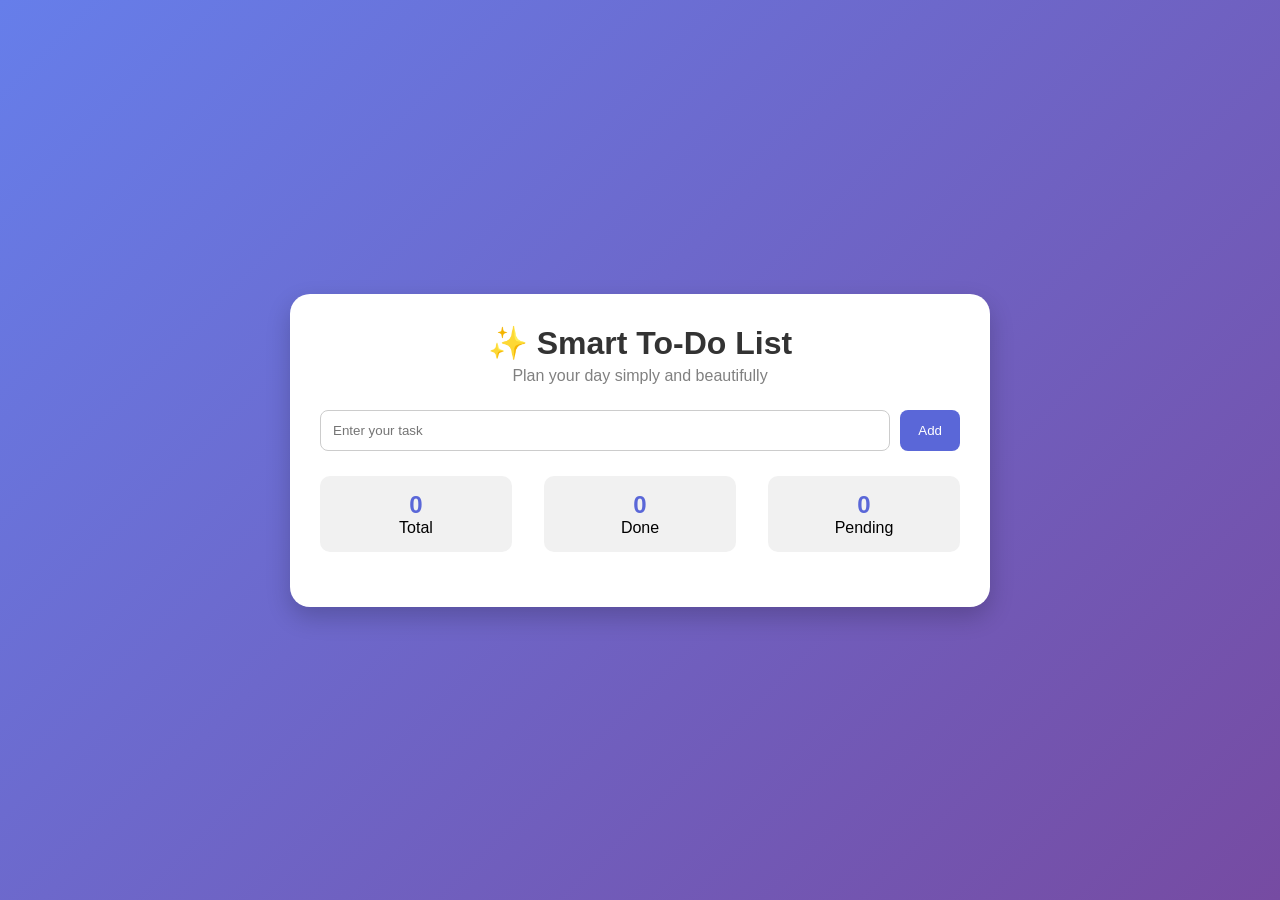
==== index.html @ b64723bd "Rename project.html to index.html" ====
<!DOCTYPE html>
<html lang="en">
<head>
    <meta charset="UTF-8">
    <meta name="viewport" content="width=device-width, initial-scale=1.0">
    <title>Smart To-Do List</title>

    <!-- Connect CSS File -->
    <link rel="stylesheet" href="style.css">
</head>
<body>

<div class="container">

    <!-- Top Heading -->
    <h1>✨ Smart To-Do List</h1>
    <p class="subtitle">Plan your day simply and beautifully</p>

    <!-- Input Area -->
    <div class="input-section">
        <input type="text" id="taskInput" placeholder="Enter your task">
        <button onclick="addTask()">Add</button>
    </div>

    <!-- Stats -->
    <div class="stats">
        <div class="box">
            <h2 id="total">0</h2>
            <p>Total</p>
        </div>

        <div class="box">
            <h2 id="done">0</h2>
            <p>Done</p>
        </div>

        <div class="box">
            <h2 id="pending">0</h2>
            <p>Pending</p>
        </div>
    </div>

    <!-- Task List -->
    <ul id="taskList"></ul>

</div>

<!-- Connect JS File -->
<script src="script.js"></script>

</body>
</html>
---- style.css ----
*{
    margin:0;
    padding:0;
    box-sizing:border-box;
    font-family:Arial, sans-serif;
}

body{
    background:linear-gradient(135deg,#667eea,#764ba2);
    min-height:100vh;
    display:flex;
    justify-content:center;
    align-items:center;
}

.container{
    background:white;
    width:700px;
    padding:30px;
    border-radius:20px;
    box-shadow:0 10px 25px rgba(0,0,0,0.2);
}

h1{
    text-align:center;
    color:#333;
}

.subtitle{
    text-align:center;
    color:gray;
    margin-top:5px;
    margin-bottom:25px;
}

/* Input Area */
.input-section{
    display:flex;
    gap:10px;
}

.input-section input{
    flex:1;
    padding:12px;
    border:1px solid #ccc;
    border-radius:8px;
}

.input-section button{
    background:#5a67d8;
    color:white;
    border:none;
    padding:12px 18px;
    border-radius:8px;
    cursor:pointer;
}

/* Stats */
.stats{
    display:flex;
    justify-content:space-between;
    margin:25px 0;
}

.box{
    background:#f1f1f1;
    width:30%;
    text-align:center;
    padding:15px;
    border-radius:10px;
}

.box h2{
    color:#5a67d8;
}

/* Task List */
#taskList li{
    list-style:none;
    background:#f8f8f8;
    padding:15px;
    margin-bottom:10px;
    border-radius:10px;

    display:flex;
    justify-content:space-between;
    align-items:center;
}

/* Completed Task */
.completed{
    text-decoration:line-through;
    color:gray;
}

/* Buttons */
.buttons button{
    border:none;
    padding:8px 10px;
    margin-left:5px;
    border-radius:6px;
    cursor:pointer;
}

.doneBtn{
    background:green;
    color:white;
}

.deleteBtn{
    background:red;
    color:white;
}
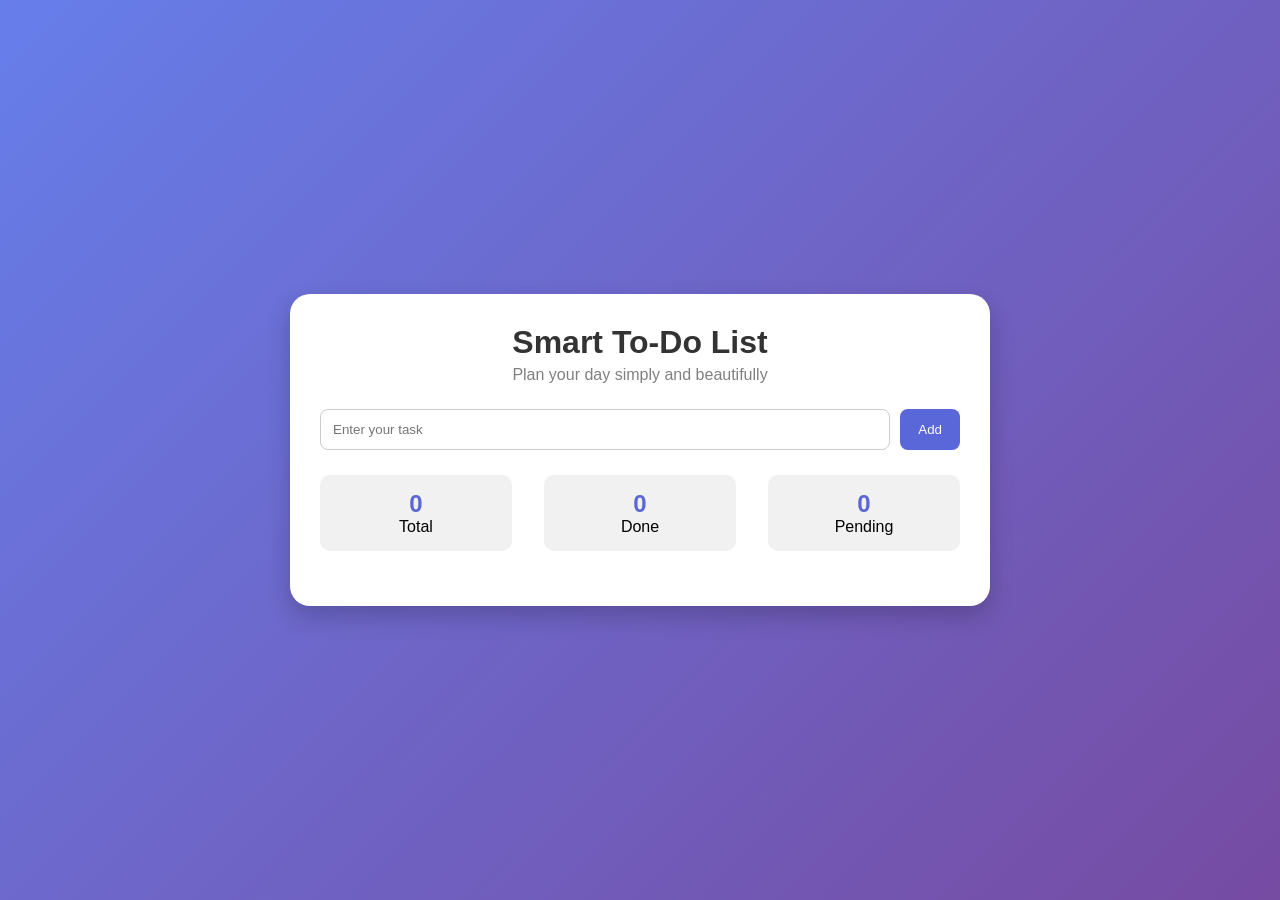
==== commit 63502710: "Update index.html" ====
--- a/index.html
+++ b/index.html
@@ -13,7 +13,7 @@
 <div class="container">
 
     <!-- Top Heading -->
-    <h1>✨ Smart To-Do List</h1>
+    <h1> Smart To-Do List</h1>
     <p class="subtitle">Plan your day simply and beautifully</p>
 
     <!-- Input Area -->
